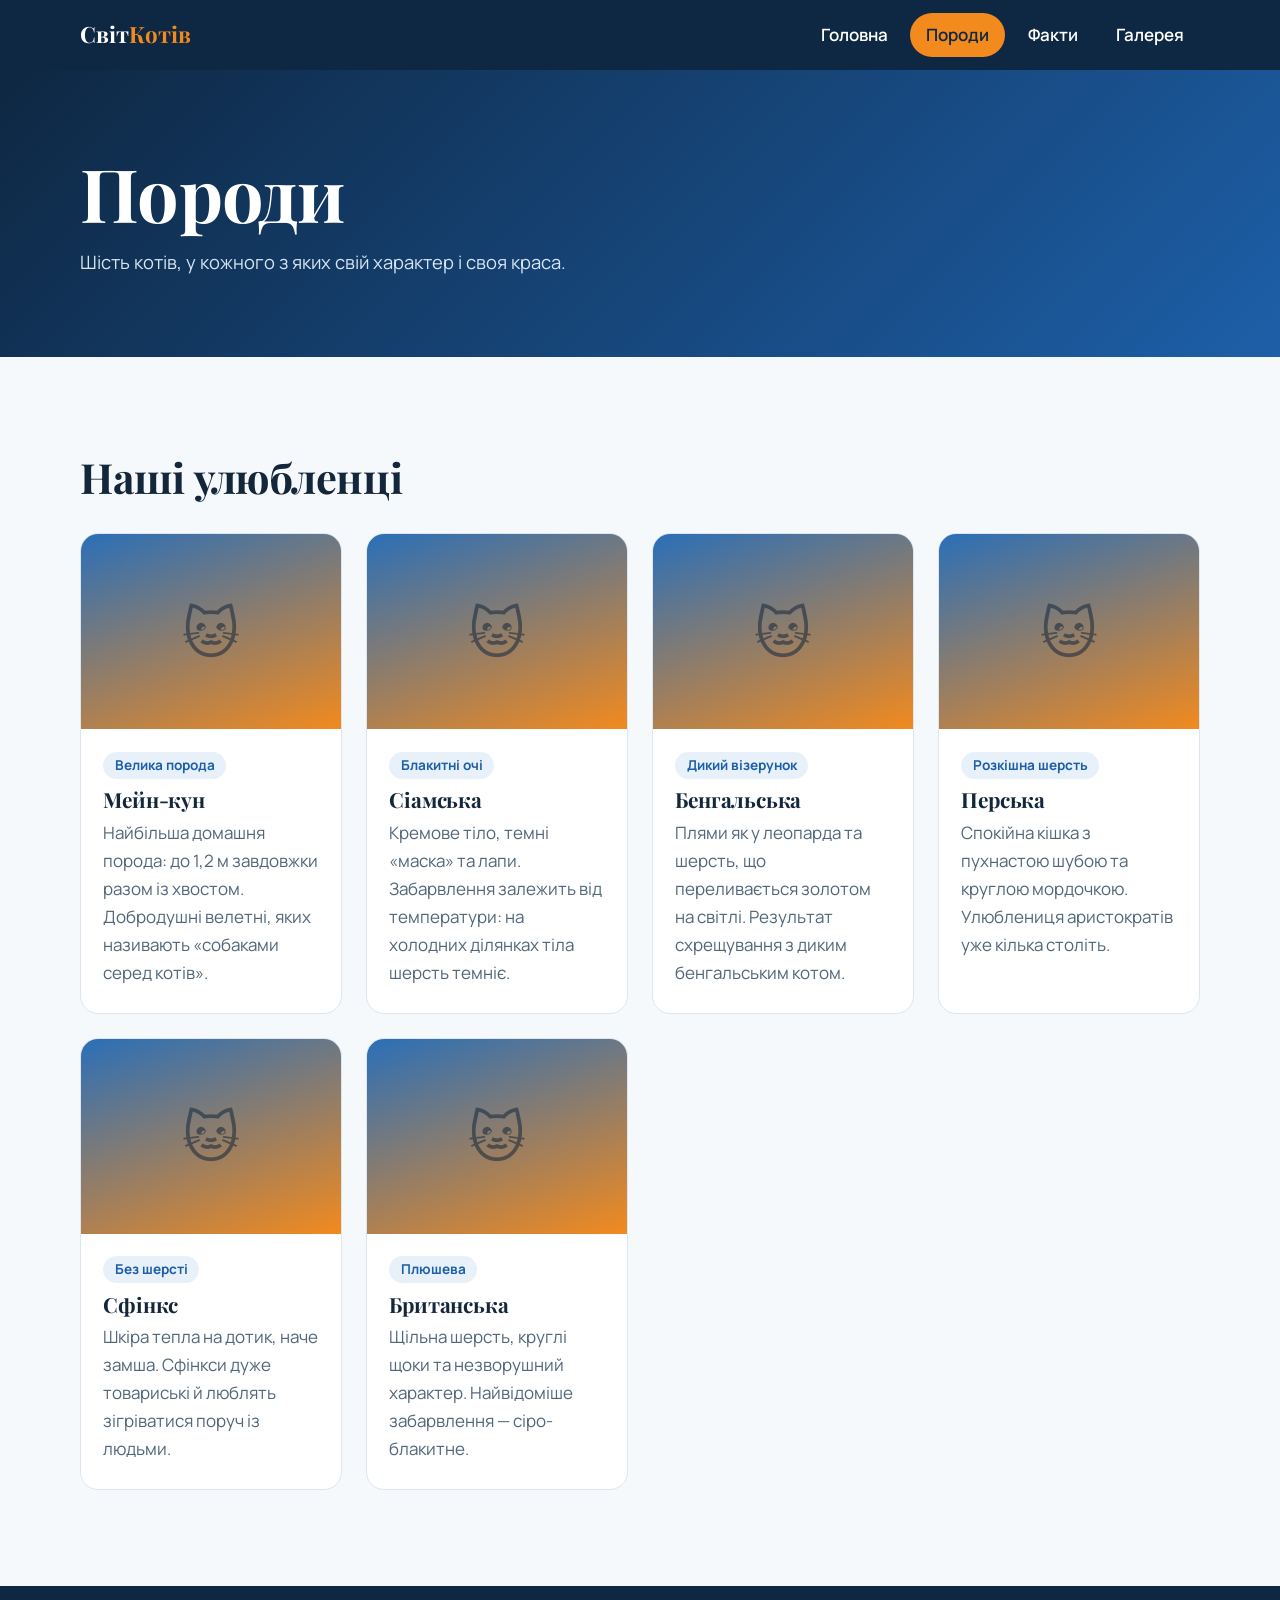
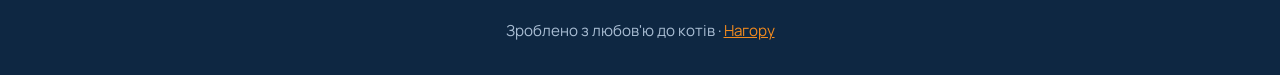
==== breeds.html @ 0327955f "first First commit" ====
<!DOCTYPE html>
<html lang="uk">
	<head>
		<meta charset="UTF-8">
			<meta name="viewport" content="width=device-width, initial-scale=1">
				<title>Породи — Світ котів</title>
				<meta name="description" content="Найкрасивіші породи котів">
					<link rel="preconnect" href="https://fonts.googleapis.com">
						<link rel="preconnect" href="https://fonts.gstatic.com" crossorigin="">
							<link href="https://fonts.googleapis.com/css2?family=Manrope:wght@400;600;800&family=Playfair+Display:ital,wght@0,700;1,700&display=swap" rel="stylesheet">
								<link rel="stylesheet" href="css/style.css">
									<script src="js/script.js" defer=""></script>
								</head>
	<body>
		<header>
			<div class="wrap bar">
				<a class="logo" href="index.html">
					Світ<span>Котів</span>
				</a>
				<input type="checkbox" id="menu-toggle" aria-label="Відкрити меню">
					<label class="burger" for="menu-toggle">
						<span></span>
						<span></span>
						<span></span>
					</label>
					<nav aria-label="Головне меню">
						<ul>
							<li>
								<a href="index.html">Головна</a>
							</li>
							<li>
								<a href="breeds.html" aria-current="page">Породи</a>
							</li>
							<li>
								<a href="facts.html">Факти</a>
							</li>
							<li>
								<a href="gallery.html">Галерея</a>
							</li>
						</ul>
					</nav>
				</div>
		</header>

		<main>
			<section class="page-head">
				<div class="wrap">
					<h1>Породи</h1>
					<p>Шість котів, у кожного з яких свій характер і своя краса.</p>
				</div>
			</section>

			<section>
				<div class="wrap">
					<h2>Наші улюбленці</h2>
					<div class="grid">
						<article class="card">
							<div class="ph">
								<img src="images/maine.jpg" alt="Мейн-кун" loading="lazy" onerror="this.remove()">
							</div>
							<div class="txt">
								<span class="tag">Велика порода</span>
								<h3>Мейн-кун</h3>
								<p>Найбільша домашня порода: до 1,2 м завдовжки разом із хвостом. Добродушні велетні, яких називають «собаками серед котів».</p>
							</div>
						</article>
						<article class="card">
							<div class="ph">
								<img src="images/siam.jpg" alt="Сіамська кішка" loading="lazy" onerror="this.remove()">
							</div>
							<div class="txt">
								<span class="tag">Блакитні очі</span>
								<h3>Сіамська</h3>
								<p>Кремове тіло, темні «маска» та лапи. Забарвлення залежить від температури: на холодних ділянках тіла шерсть темніє.</p>
							</div>
						</article>
						<article class="card">
							<div class="ph">
								<img src="images/bengal.jpg" alt="Бенгальська кішка" loading="lazy" onerror="this.remove()">
							</div>
							<div class="txt">
								<span class="tag">Дикий візерунок</span>
								<h3>Бенгальська</h3>
								<p>Плями як у леопарда та шерсть, що переливається золотом на світлі. Результат схрещування з диким бенгальським котом.</p>
							</div>
						</article>
						<article class="card">
							<div class="ph">
								<img src="images/persian.jpg" alt="Перська кішка" loading="lazy" onerror="this.remove()">
							</div>
							<div class="txt">
								<span class="tag">Розкішна шерсть</span>
								<h3>Перська</h3>
								<p>Спокійна кішка з пухнастою шубою та круглою мордочкою. Улюблениця аристократів уже кілька століть.</p>
							</div>
						</article>
						<article class="card">
							<div class="ph">
								<img src="images/sphynx.jpg" alt="Кішка породи сфінкс" loading="lazy" onerror="this.remove()">
							</div>
							<div class="txt">
								<span class="tag">Без шерсті</span>
								<h3>Сфінкс</h3>
								<p>Шкіра тепла на дотик, наче замша. Сфінкси дуже товариські й люблять зігріватися поруч із людьми.</p>
							</div>
						</article>
						<article class="card">
							<div class="ph">
								<img src="images/british.jpg" alt="Британська кішка" loading="lazy" onerror="this.remove()">
							</div>
							<div class="txt">
								<span class="tag">Плюшева</span>
								<h3>Британська</h3>
								<p>Щільна шерсть, круглі щоки та незворушний характер. Найвідоміше забарвлення — сіро-блакитне.</p>
							</div>
						</article>
					</div>
				</div>
			</section>
		</main>

		<footer>
			<div class="wrap">
				<p>
					Зроблено з любов'ю до котів · <a href="index.html">Нагору</a>
				</p>
			</div>
		</footer>
	</body>
</html>
---- css/style.css ----
/* ===== Коти: синьо-помаранчева палітра ===== */
:root{
  --navy:#0e2742; --blue:#1d5fa8; --sky:#e8f1fa; --paper:#f6f9fc;
  --orange:#f28a1e; --orange-dark:#c96a08; --ink:#14263a; --muted:#52667a;
  --radius:18px;
  --head:"Playfair Display",Georgia,serif;
  --body:"Manrope",system-ui,sans-serif;
}
*{box-sizing:border-box;margin:0;padding:0}
html{scroll-behavior:smooth}
body{font-family:var(--body);color:var(--ink);background:var(--paper);line-height:1.65;font-size:1.0625rem;overflow-x:hidden}
img{max-width:100%;display:block}
a{color:inherit}
:focus-visible{outline:3px solid var(--orange);outline-offset:3px}
.wrap{width:min(1120px,92%);margin-inline:auto}
h1,h2,h3{font-family:var(--head);line-height:1.15;letter-spacing:-.01em}
h1{font-size:clamp(2.4rem,6vw,4.6rem)}
h2{font-size:clamp(1.7rem,3.6vw,2.6rem);margin-bottom:.6rem}
h3{font-size:1.3rem;margin-bottom:.4rem}
section{padding:clamp(3rem,8vw,6rem) 0}
.lead{font-size:1.2rem;color:var(--muted);max-width:60ch}

/* Шапка і меню */
header{position:sticky;top:0;z-index:20;background:var(--navy);color:#fff}
.bar{display:flex;align-items:center;justify-content:space-between;padding:.8rem 0}
.logo{font-family:var(--head);font-weight:700;font-size:1.4rem;text-decoration:none}
.logo span{color:var(--orange)}
nav ul{display:flex;gap:.4rem;list-style:none}
nav a{display:block;padding:.5rem 1rem;border-radius:999px;text-decoration:none;font-weight:600;transition:background .2s}
nav a:hover{background:rgba(255,255,255,.12)}
nav a[aria-current="page"]{background:var(--orange);color:var(--navy)}
#menu-toggle,.burger{display:none}

/* Головний екран */
.hero{background:linear-gradient(135deg,var(--navy) 0%,#17497f 60%,var(--blue) 100%);color:#fff;padding:0;overflow:hidden}
.hero .wrap{display:grid;grid-template-columns:1.1fr .9fr;gap:2rem;align-items:center;min-height:78vh;padding-block:3rem}
.hero p{font-size:1.2rem;color:#d6e4f3;max-width:48ch;margin:1.2rem 0 2rem}
.hero h1 em{font-style:italic;color:var(--orange)}
.btn{display:inline-block;background:var(--orange);color:var(--navy);font-weight:800;text-decoration:none;padding:.9rem 1.8rem;border-radius:999px;transition:transform .2s,background .2s}
.btn:hover{background:#ffa043;transform:translateY(-2px)}
button.btn{border:0;cursor:pointer;font-family:inherit;font-size:1rem}
.btn.ghost{background:transparent;color:#fff;border:2px solid rgba(255,255,255,.5);margin-left:.6rem}
.btn.ghost:hover{background:rgba(255,255,255,.12)}
.btn.blue{background:var(--blue);color:#fff}
.hero-photo{aspect-ratio:4/5;border-radius:50% 50% var(--radius) var(--radius)/38% 38% var(--radius) var(--radius);border:6px solid var(--orange);box-shadow:0 30px 60px rgba(0,0,0,.35)}

/* Рамки для фото: поки немає файлу, видно градієнт зі смайликом */
.ph{position:relative;overflow:hidden;background:linear-gradient(160deg,#2a6fb8,#f28a1e);display:grid;place-items:center}
.ph::before{content:"🐱";font-size:3.5rem;opacity:.55;position:absolute}
.ph img{position:relative;width:100%;height:100%;object-fit:cover}

/* Сітки і картки */
.grid{display:grid;gap:1.5rem;grid-template-columns:repeat(auto-fit,minmax(250px,1fr));margin-top:2rem}
.card{background:#fff;border-radius:var(--radius);overflow:hidden;border:1px solid #dbe6f1}
.card .ph{aspect-ratio:4/3}
.card .txt{padding:1.3rem 1.4rem 1.6rem}
.card p{color:var(--muted)}
.tag{display:inline-block;background:var(--sky);color:var(--blue);font-weight:700;font-size:.85rem;padding:.15rem .7rem;border-radius:999px;margin-bottom:.6rem}
.alt{background:var(--sky)}
.dark{background:var(--navy);color:#fff}
.dark .lead,.dark p{color:#c9d9ea}
.actions{margin-top:1.5rem;display:flex;gap:.8rem;flex-wrap:wrap}

/* Цифри */
.stats{display:grid;gap:1.5rem;grid-template-columns:repeat(auto-fit,minmax(200px,1fr));margin-top:2rem}
.stat b{display:block;font-family:var(--head);font-size:3rem;color:var(--orange);line-height:1}

/* Факти */
.fact{display:grid;grid-template-columns:auto 1fr;gap:1.5rem;padding:1.6rem 0;border-bottom:1px solid #cfdceb;align-items:start}
.fact .ico{font-size:2.4rem;width:4.2rem;height:4.2rem;display:grid;place-items:center;background:var(--orange);border-radius:50%}
.fact:nth-of-type(even) .ico{background:var(--blue)}
.fact p{color:var(--muted);max-width:68ch}
details{background:#fff;border:1px solid #dbe6f1;border-radius:14px;padding:1rem 1.3rem;margin-top:1rem}
summary{cursor:pointer;font-weight:700;color:var(--blue)}
details p{margin-top:.6rem;color:var(--muted)}

/* Галерея */
.gallery{columns:3 260px;column-gap:1rem;margin-top:2rem}
.gallery figure{break-inside:avoid;margin-bottom:1rem;border-radius:var(--radius);overflow:hidden;background:#fff;border:1px solid #dbe6f1}
.gallery .ph{min-height:220px}
.gallery figure:nth-child(3n+1) .ph{aspect-ratio:3/4}
.gallery figure:nth-child(3n+2) .ph{aspect-ratio:1}
.gallery figure:nth-child(3n) .ph{aspect-ratio:4/3}
.gallery figcaption{padding:.7rem 1rem;font-size:.95rem;color:var(--muted)}

.page-head{background:linear-gradient(135deg,var(--navy),var(--blue));color:#fff;padding:clamp(3rem,7vw,5rem) 0}
.page-head p{color:#d6e4f3;max-width:56ch;margin-top:.8rem;font-size:1.15rem}

footer{background:var(--navy);color:#a9bdd3;text-align:center;padding:2rem 0;font-size:.95rem}
footer a{color:var(--orange)}

/* ===== Анімація котів ===== */
.cat-layer{position:fixed;inset:0;pointer-events:none;overflow:hidden;z-index:50}
.follow-cat{position:absolute;left:0;top:0;line-height:1;opacity:0;transition:opacity .4s;will-change:transform}
.runner{position:absolute;left:0;line-height:1;will-change:transform;animation-timing-function:linear;animation-fill-mode:forwards}
.runner.to-right{--flip:-1;animation-name:run-right}
.runner.to-left{--flip:1;animation-name:run-left}
.runner .bob{display:block;animation:bob .35s ease-in-out infinite}
@keyframes run-right{from{transform:translateX(-120px)}to{transform:translateX(calc(100vw + 120px))}}
@keyframes run-left{from{transform:translateX(calc(100vw + 120px))}to{transform:translateX(-120px)}}
@keyframes bob{
  0%,100%{transform:scaleX(var(--flip)) translateY(0) rotate(-4deg)}
  50%{transform:scaleX(var(--flip)) translateY(-12px) rotate(4deg)}
}

/* Планшети */
@media (max-width:900px){
  .hero .wrap{grid-template-columns:1fr;min-height:auto;text-align:center}
  .hero p{margin-inline:auto}
  .hero-photo{max-width:340px;margin:0 auto;order:-1;aspect-ratio:1}
  .btn.ghost{margin:.8rem 0 0}
}
/* Телефони */
@media (max-width:720px){
  .burger{display:flex;flex-direction:column;gap:5px;cursor:pointer;padding:.6rem}
  .burger span{width:26px;height:3px;background:#fff;border-radius:2px;transition:.25s}
  nav{position:absolute;left:0;right:0;top:100%;background:var(--navy);max-height:0;overflow:hidden;transition:max-height .3s}
  nav ul{flex-direction:column;padding:.5rem 4% 1rem}
  #menu-toggle:checked ~ nav{max-height:320px}
  #menu-toggle:checked ~ .burger span:nth-child(1){transform:translateY(8px) rotate(45deg)}
  #menu-toggle:checked ~ .burger span:nth-child(2){opacity:0}
  #menu-toggle:checked ~ .burger span:nth-child(3){transform:translateY(-8px) rotate(-45deg)}
  .bar{position:relative}
  .fact{grid-template-columns:1fr}
  body{font-size:1rem}
}
@media (prefers-reduced-motion:reduce){
  *{transition:none!important;scroll-behavior:auto!important}
  .cat-layer{display:none}
}
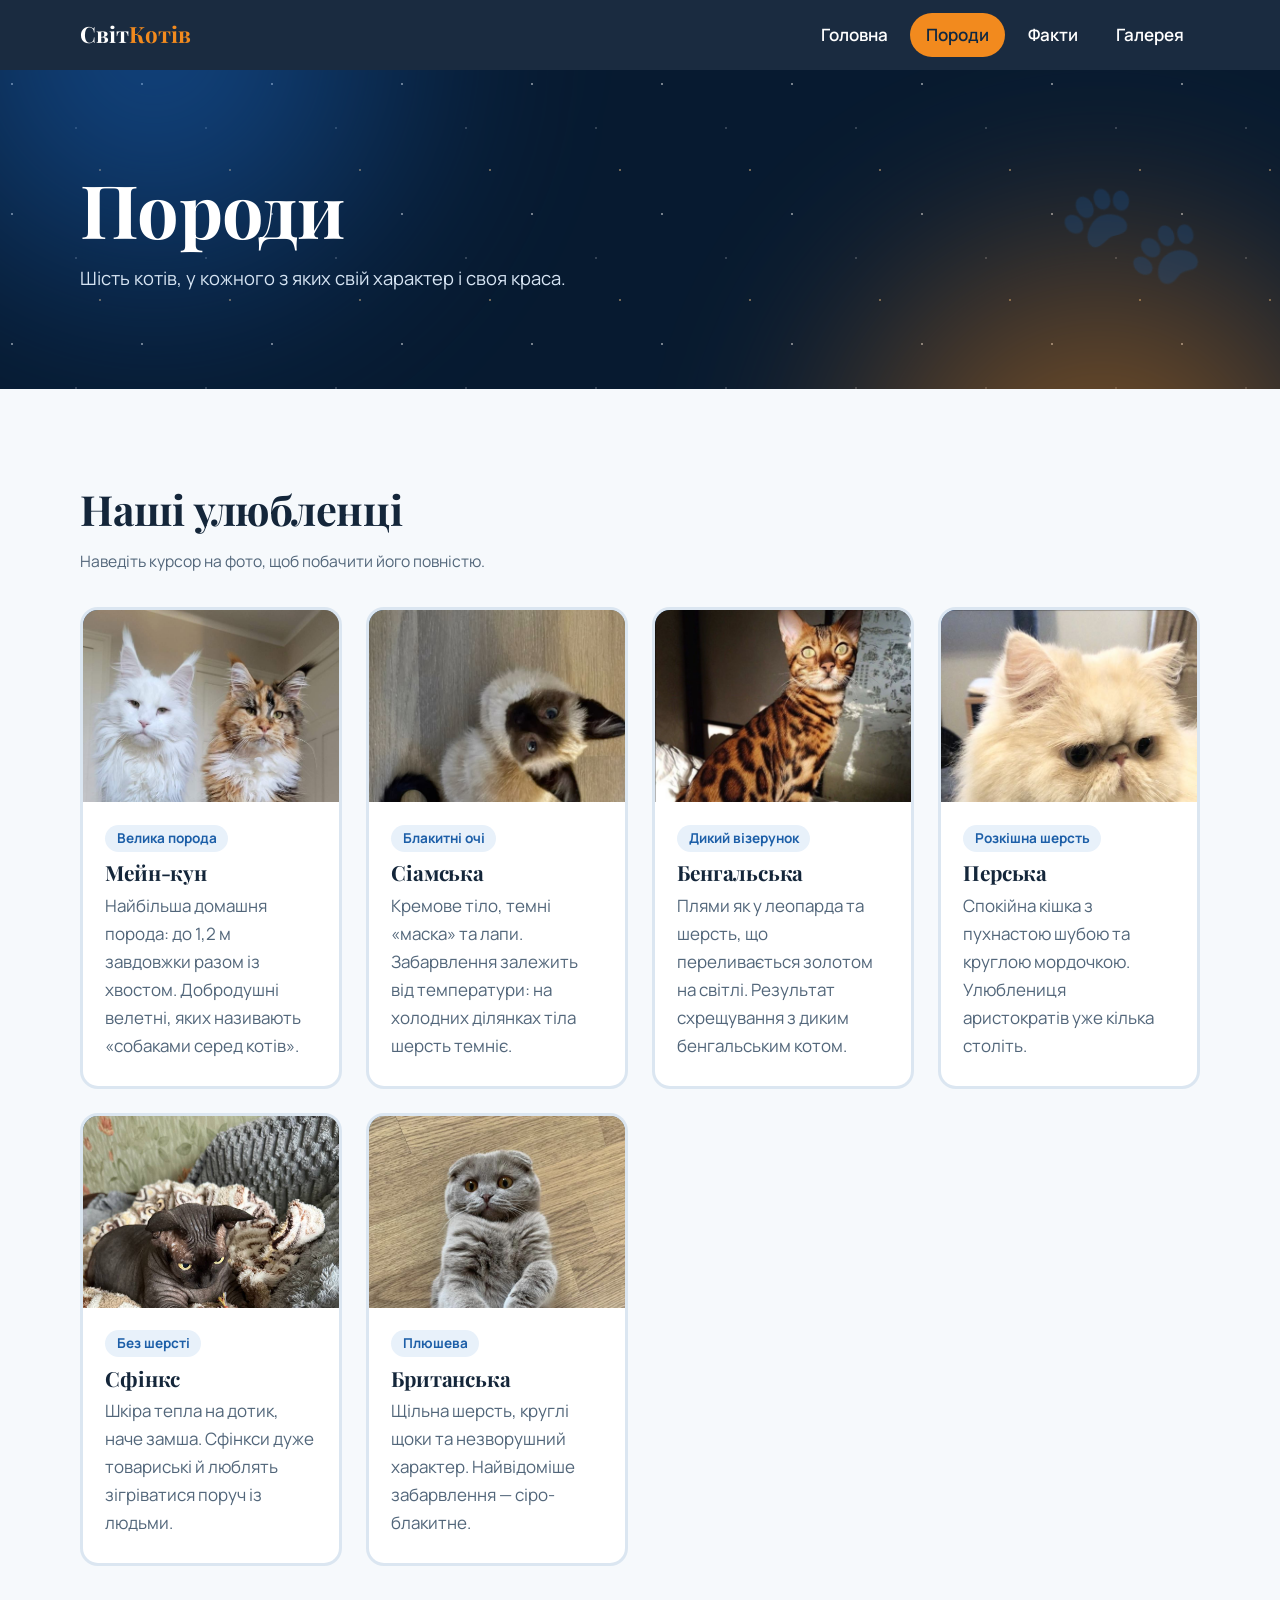
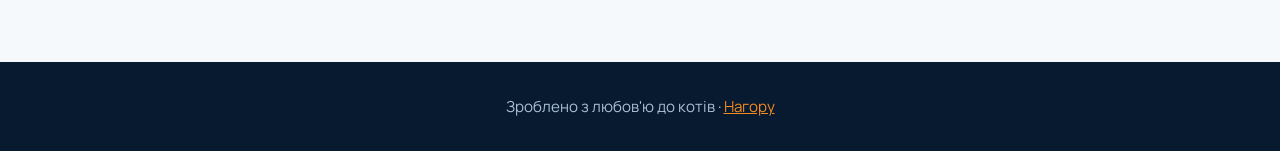
==== commit c0efd038: "change site" ====
--- a/breeds.html
+++ b/breeds.html
@@ -43,7 +43,7 @@
 		</header>
 
 		<main>
-			<section class="page-head">
+			<section class="page-head aurora">
 				<div class="wrap">
 					<h1>Породи</h1>
 					<p>Шість котів, у кожного з яких свій характер і своя краса.</p>
@@ -53,6 +53,7 @@
 			<section>
 				<div class="wrap">
 					<h2>Наші улюбленці</h2>
+					<p class="hint">Наведіть курсор на фото, щоб побачити його повністю.</p>
 					<div class="grid">
 						<article class="card">
 							<div class="ph">
--- a/css/style.css
+++ b/css/style.css
@@ -1,7 +1,8 @@
 /* ===== Коти: синьо-помаранчева палітра ===== */
+@property --a{syntax:"<angle>";initial-value:0deg;inherits:false}
 :root{
-  --navy:#0e2742; --blue:#1d5fa8; --sky:#e8f1fa; --paper:#f6f9fc;
-  --orange:#f28a1e; --orange-dark:#c96a08; --ink:#14263a; --muted:#52667a;
+  --navy:#0e2742; --deep:#071a30; --blue:#1d5fa8; --sky:#e8f1fa; --paper:#f6f9fc;
+  --orange:#f28a1e; --gold:#ffd08a; --ink:#14263a; --muted:#52667a;
   --radius:18px;
   --head:"Playfair Display",Georgia,serif;
   --body:"Manrope",system-ui,sans-serif;
@@ -19,9 +20,13 @@
 h3{font-size:1.3rem;margin-bottom:.4rem}
 section{padding:clamp(3rem,8vw,6rem) 0}
 .lead{font-size:1.2rem;color:var(--muted);max-width:60ch}
+.hint{font-size:.98rem;color:var(--muted);margin-top:1rem}
+
+/* Смуга прокрутки */
+.progress{position:fixed;top:0;left:0;width:100%;height:4px;transform-origin:0 50%;transform:scaleX(0);background:linear-gradient(90deg,var(--orange),var(--gold),var(--blue));z-index:100}
 
 /* Шапка і меню */
-header{position:sticky;top:0;z-index:20;background:var(--navy);color:#fff}
+header{position:sticky;top:0;z-index:20;background:rgba(7,26,48,.92);backdrop-filter:blur(8px);color:#fff}
 .bar{display:flex;align-items:center;justify-content:space-between;padding:.8rem 0}
 .logo{font-family:var(--head);font-weight:700;font-size:1.4rem;text-decoration:none}
 .logo span{color:var(--orange)}
@@ -31,27 +36,83 @@
 nav a[aria-current="page"]{background:var(--orange);color:var(--navy)}
 #menu-toggle,.burger{display:none}
 
+/* Північне сяйво і зорі */
+.aurora{position:relative;overflow:hidden;isolation:isolate;color:#fff;
+  background:
+   radial-gradient(1.5px 1.5px at 12px 14px,rgba(255,255,255,.85),transparent),
+   radial-gradient(1px 1px at 76px 58px,rgba(255,255,255,.6),transparent),
+   radial-gradient(1.5px 1.5px at 100px 100px,rgba(255,208,138,.8),transparent),
+   var(--deep);
+  background-size:130px 130px,130px 130px,130px 130px,auto;
+  animation:stars 60s linear infinite}
+.aurora::before,.aurora::after{content:"";position:absolute;width:60vmax;height:60vmax;border-radius:50%;filter:blur(80px);opacity:.6;z-index:-1;animation:drift 16s ease-in-out infinite alternate}
+.aurora::before{background:radial-gradient(circle,#1d6fd1,transparent 65%);top:-32vmax;left:-18vmax}
+.aurora::after{background:radial-gradient(circle,#f28a1e,transparent 65%);bottom:-38vmax;right:-16vmax;animation-delay:-7s}
+@keyframes drift{to{transform:translate(12vmax,8vmax) scale(1.2)}}
+@keyframes stars{to{background-position:130px 130px,-130px 130px,130px -130px,0 0}}
+@keyframes floaty{50%{translate:0 -14px}}
+
 /* Головний екран */
-.hero{background:linear-gradient(135deg,var(--navy) 0%,#17497f 60%,var(--blue) 100%);color:#fff;padding:0;overflow:hidden}
-.hero .wrap{display:grid;grid-template-columns:1.1fr .9fr;gap:2rem;align-items:center;min-height:78vh;padding-block:3rem}
+.hero{padding:0}
+.hero .wrap{display:grid;grid-template-columns:1.1fr .9fr;gap:2rem;align-items:center;min-height:90vh;padding-block:3rem 7rem}
 .hero p{font-size:1.2rem;color:#d6e4f3;max-width:48ch;margin:1.2rem 0 2rem}
-.hero h1 em{font-style:italic;color:var(--orange)}
-.btn{display:inline-block;background:var(--orange);color:var(--navy);font-weight:800;text-decoration:none;padding:.9rem 1.8rem;border-radius:999px;transition:transform .2s,background .2s}
-.btn:hover{background:#ffa043;transform:translateY(-2px)}
+.wave{position:absolute;left:0;bottom:-1px;width:100%;height:80px;display:block}
+.w{display:inline-block;opacity:0;animation:wordIn .9s cubic-bezier(.2,.8,.2,1) forwards;animation-delay:calc(var(--i)*.14s + .2s)}
+.w.shine{background:linear-gradient(90deg,var(--orange),var(--gold),var(--orange));background-size:200% 100%;-webkit-background-clip:text;background-clip:text;color:transparent;font-style:italic;
+  animation:wordIn .9s cubic-bezier(.2,.8,.2,1) forwards,shine 4s linear infinite;animation-delay:calc(var(--i)*.14s + .2s),0s}
+@keyframes wordIn{from{opacity:0;transform:translateY(46px) rotate(4deg)}to{opacity:1;transform:none}}
+@keyframes shine{to{background-position:200% 0}}
+.btn{display:inline-block;background:var(--orange);color:var(--navy);font-weight:800;text-decoration:none;padding:.9rem 1.8rem;border-radius:999px;transition:transform .2s,background .2s,box-shadow .2s}
+.btn:hover{background:#ffa043;transform:translateY(-3px);box-shadow:0 12px 30px rgba(242,138,30,.4)}
 button.btn{border:0;cursor:pointer;font-family:inherit;font-size:1rem}
 .btn.ghost{background:transparent;color:#fff;border:2px solid rgba(255,255,255,.5);margin-left:.6rem}
-.btn.ghost:hover{background:rgba(255,255,255,.12)}
+.btn.ghost:hover{background:rgba(255,255,255,.12);box-shadow:none}
 .btn.blue{background:var(--blue);color:#fff}
-.hero-photo{aspect-ratio:4/5;border-radius:50% 50% var(--radius) var(--radius)/38% 38% var(--radius) var(--radius);border:6px solid var(--orange);box-shadow:0 30px 60px rgba(0,0,0,.35)}
-
-/* Рамки для фото: поки немає файлу, видно градієнт зі смайликом */
+
+/* Котяча мордочка з очима, що стежать */
+.face-box{text-align:center}
+.face-box .hint{color:#b9cde3}
+.face{position:relative;isolation:isolate;width:min(400px,78vw);aspect-ratio:1;margin-inline:auto;border-radius:50%;
+  background:radial-gradient(circle at 50% 38%,#1b4a80,#071a30 72%);
+  box-shadow:0 0 0 6px var(--orange),0 0 100px rgba(242,138,30,.45),inset 0 0 60px rgba(0,0,0,.6);
+  display:flex;flex-direction:column;align-items:center;justify-content:center;animation:floaty 6s ease-in-out infinite}
+.ear{position:absolute;top:-9%;width:30%;height:30%;background:var(--orange);clip-path:polygon(0 100%,50% 0,100% 100%);z-index:-1}
+.ear::after{content:"";position:absolute;inset:16% 18% 0;background:var(--navy);clip-path:polygon(0 100%,50% 0,100% 100%)}
+.ear.l{left:7%;rotate:-20deg}
+.ear.r{right:7%;rotate:20deg}
+.eyes{display:flex;gap:10%;width:80%;justify-content:center}
+.eye{position:relative;flex:1;aspect-ratio:1;border-radius:50%;overflow:hidden;
+  background:radial-gradient(circle,#ffe27a 0,var(--orange) 48%,#8f4300 100%);
+  box-shadow:inset 0 0 22px rgba(0,0,0,.55),0 0 24px rgba(242,138,30,.6);animation:blink 6s infinite}
+.pupil{position:absolute;left:50%;top:50%;width:24%;height:80%;margin:-40% 0 0 -12%;background:#000;border-radius:50%;transform:translate(var(--px,0px),var(--py,0px))}
+.pupil::after{content:"";position:absolute;top:12%;left:22%;width:30%;height:16%;border-radius:50%;background:#fff;opacity:.9}
+@keyframes blink{0%,90%,100%{transform:scaleY(1)}94%{transform:scaleY(.06)}}
+.nose{width:9%;aspect-ratio:1.2;background:#ff8fa3;clip-path:polygon(0 0,100% 0,50% 100%);margin-top:7%}
+
+/* Стрічка */
+.marquee{background:var(--orange);color:var(--navy);overflow:hidden;white-space:nowrap;rotate:-1.5deg;margin:-2rem -3vw 0;position:relative;z-index:2;padding:.75rem 0;font-family:var(--head);font-weight:700;font-size:1.5rem;box-shadow:0 10px 30px rgba(14,39,66,.2)}
+.marquee div{display:inline-block;animation:marq 30s linear infinite}
+@keyframes marq{to{transform:translateX(-50%)}}
+
+/* Рамки для фото */
 .ph{position:relative;overflow:hidden;background:linear-gradient(160deg,#2a6fb8,#f28a1e);display:grid;place-items:center}
 .ph::before{content:"🐱";font-size:3.5rem;opacity:.55;position:absolute}
-.ph img{position:relative;width:100%;height:100%;object-fit:cover}
-
-/* Сітки і картки */
+.ph img{position:relative;width:100%;height:100%;object-fit:cover;transition:transform .7s cubic-bezier(.2,.8,.2,1),filter .4s}
+.ph:has(img){cursor:zoom-in}
+
+/* Сітки і картки з обертовою рамкою */
 .grid{display:grid;gap:1.5rem;grid-template-columns:repeat(auto-fit,minmax(250px,1fr));margin-top:2rem}
-.card{background:#fff;border-radius:var(--radius);overflow:hidden;border:1px solid #dbe6f1}
+.card,.gallery figure{position:relative;overflow:hidden;border-radius:var(--radius);border:3px solid transparent;
+  background:linear-gradient(#fff,#fff) padding-box,linear-gradient(#dbe6f1,#dbe6f1) border-box;
+  transition:transform .15s ease-out,box-shadow .3s}
+.card:hover,.gallery figure:hover{
+  background:linear-gradient(#fff,#fff) padding-box,conic-gradient(from var(--a),var(--orange),var(--blue),var(--gold),var(--orange)) border-box;
+  animation:spin 3s linear infinite;box-shadow:0 28px 55px rgba(14,39,66,.28)}
+@keyframes spin{to{--a:360deg}}
+.card::after,.gallery figure::after{content:"";position:absolute;inset:0;pointer-events:none;border-radius:inherit;
+  background:radial-gradient(circle at var(--gx,50%) var(--gy,50%),rgba(255,255,255,.4),transparent 55%);opacity:0;transition:opacity .3s}
+.card:hover::after,.gallery figure:hover::after{opacity:1}
+.card:hover .ph img,.gallery figure:hover .ph img{transform:scale(1.1);filter:saturate(1.15)}
 .card .ph{aspect-ratio:4/3}
 .card .txt{padding:1.3rem 1.4rem 1.6rem}
 .card p{color:var(--muted)}
@@ -60,14 +121,23 @@
 .dark{background:var(--navy);color:#fff}
 .dark .lead,.dark p{color:#c9d9ea}
 .actions{margin-top:1.5rem;display:flex;gap:.8rem;flex-wrap:wrap}
+.cta{text-align:center}
+.cta .lead{margin-inline:auto;color:#d6e4f3}
+.cta .actions{justify-content:center}
+
+/* Поява при прокрутці */
+.reveal{opacity:0;translate:0 36px;
+  transition:opacity .7s var(--d,0s),translate .7s var(--d,0s),transform .15s ease-out,box-shadow .3s}
+.reveal.in{opacity:1;translate:0 0}
 
 /* Цифри */
 .stats{display:grid;gap:1.5rem;grid-template-columns:repeat(auto-fit,minmax(200px,1fr));margin-top:2rem}
-.stat b{display:block;font-family:var(--head);font-size:3rem;color:var(--orange);line-height:1}
+.stat b{display:block;font-family:var(--head);font-size:3.2rem;color:var(--orange);line-height:1}
 
 /* Факти */
 .fact{display:grid;grid-template-columns:auto 1fr;gap:1.5rem;padding:1.6rem 0;border-bottom:1px solid #cfdceb;align-items:start}
-.fact .ico{font-size:2.4rem;width:4.2rem;height:4.2rem;display:grid;place-items:center;background:var(--orange);border-radius:50%}
+.fact .ico{font-size:2.4rem;width:4.2rem;height:4.2rem;display:grid;place-items:center;background:var(--orange);border-radius:50%;transition:transform .35s}
+.fact:hover .ico{transform:rotate(-14deg) scale(1.12)}
 .fact:nth-of-type(even) .ico{background:var(--blue)}
 .fact p{color:var(--muted);max-width:68ch}
 details{background:#fff;border:1px solid #dbe6f1;border-radius:14px;padding:1rem 1.3rem;margin-top:1rem}
@@ -76,21 +146,42 @@
 
 /* Галерея */
 .gallery{columns:3 260px;column-gap:1rem;margin-top:2rem}
-.gallery figure{break-inside:avoid;margin-bottom:1rem;border-radius:var(--radius);overflow:hidden;background:#fff;border:1px solid #dbe6f1}
-.gallery .ph{min-height:220px}
-.gallery figure:nth-child(3n+1) .ph{aspect-ratio:3/4}
-.gallery figure:nth-child(3n+2) .ph{aspect-ratio:1}
-.gallery figure:nth-child(3n) .ph{aspect-ratio:4/3}
+.gallery figure{break-inside:avoid;margin-bottom:1rem}
+.gallery .ph img{height:auto}
+.gallery .ph:not(:has(img)){min-height:220px}
+.gallery figure:nth-child(3n+1) .ph:not(:has(img)){aspect-ratio:3/4}
+.gallery figure:nth-child(3n+2) .ph:not(:has(img)){aspect-ratio:1}
+.gallery figure:nth-child(3n) .ph:not(:has(img)){aspect-ratio:4/3}
 .gallery figcaption{padding:.7rem 1rem;font-size:.95rem;color:var(--muted)}
 
-.page-head{background:linear-gradient(135deg,var(--navy),var(--blue));color:#fff;padding:clamp(3rem,7vw,5rem) 0}
+/* Верх внутрішніх сторінок */
+.page-head{padding:clamp(3.5rem,8vw,6rem) 0}
+.page-head h1{animation:wordIn .9s cubic-bezier(.2,.8,.2,1) both}
 .page-head p{color:#d6e4f3;max-width:56ch;margin-top:.8rem;font-size:1.15rem}
-
-footer{background:var(--navy);color:#a9bdd3;text-align:center;padding:2rem 0;font-size:.95rem}
+.page-head .wrap{position:relative}
+.page-head .wrap::after{content:"🐾";position:absolute;right:0;top:50%;font-size:7rem;opacity:.2;transform:translateY(-50%) rotate(-15deg);animation:floaty 6s ease-in-out infinite}
+
+footer{background:var(--deep);color:#a9bdd3;text-align:center;padding:2rem 0;font-size:.95rem}
 footer a{color:var(--orange)}
 
-/* ===== Анімація котів ===== */
-.cat-layer{position:fixed;inset:0;pointer-events:none;overflow:hidden;z-index:50}
+/* Велике фото при наведенні і на весь екран */
+.peek{position:fixed;left:0;top:0;z-index:70;pointer-events:none;opacity:0;scale:.92;background:#fff;padding:8px;border-radius:20px;
+  box-shadow:0 0 0 4px var(--orange),0 30px 80px rgba(7,26,48,.55);transition:opacity .2s,scale .2s}
+.peek.on{opacity:1;scale:1}
+.peek img{display:block;max-width:min(60vw,620px);max-height:70vh;border-radius:14px}
+.lb{position:fixed;inset:0;z-index:100;background:rgba(5,16,30,.93);display:none;place-items:center;padding:2rem}
+.lb.on{display:grid}
+.lb figure{text-align:center;color:#fff}
+.lb img{max-width:92vw;max-height:78vh;border-radius:16px;box-shadow:0 0 0 4px var(--orange),0 0 80px rgba(242,138,30,.4);margin-inline:auto}
+.lb figcaption{margin-top:1rem;font-family:var(--head);font-size:1.2rem}
+.lb-btn{position:absolute;width:3.2rem;height:3.2rem;border:0;border-radius:50%;background:var(--orange);color:var(--navy);font-size:1.8rem;line-height:1;cursor:pointer;transition:transform .2s}
+.lb-btn:hover{transform:scale(1.12)}
+.lb-close{top:1rem;right:1rem}
+.lb-prev{left:1rem;top:50%}
+.lb-next{right:1rem;top:50%}
+
+/* Коти, що біжать */
+.cat-layer{position:fixed;inset:0;pointer-events:none;overflow:hidden;z-index:60}
 .follow-cat{position:absolute;left:0;top:0;line-height:1;opacity:0;transition:opacity .4s;will-change:transform}
 .runner{position:absolute;left:0;line-height:1;will-change:transform;animation-timing-function:linear;animation-fill-mode:forwards}
 .runner.to-right{--flip:-1;animation-name:run-right}
@@ -105,16 +196,17 @@
 
 /* Планшети */
 @media (max-width:900px){
-  .hero .wrap{grid-template-columns:1fr;min-height:auto;text-align:center}
+  .hero .wrap{grid-template-columns:1fr;min-height:auto;text-align:center;padding-bottom:6rem}
   .hero p{margin-inline:auto}
-  .hero-photo{max-width:340px;margin:0 auto;order:-1;aspect-ratio:1}
+  .face{width:min(300px,70vw)}
   .btn.ghost{margin:.8rem 0 0}
+  .page-head .wrap::after{font-size:4.5rem}
 }
 /* Телефони */
 @media (max-width:720px){
   .burger{display:flex;flex-direction:column;gap:5px;cursor:pointer;padding:.6rem}
   .burger span{width:26px;height:3px;background:#fff;border-radius:2px;transition:.25s}
-  nav{position:absolute;left:0;right:0;top:100%;background:var(--navy);max-height:0;overflow:hidden;transition:max-height .3s}
+  nav{position:absolute;left:0;right:0;top:100%;background:var(--deep);max-height:0;overflow:hidden;transition:max-height .3s}
   nav ul{flex-direction:column;padding:.5rem 4% 1rem}
   #menu-toggle:checked ~ nav{max-height:320px}
   #menu-toggle:checked ~ .burger span:nth-child(1){transform:translateY(8px) rotate(45deg)}
@@ -122,9 +214,11 @@
   #menu-toggle:checked ~ .burger span:nth-child(3){transform:translateY(-8px) rotate(-45deg)}
   .bar{position:relative}
   .fact{grid-template-columns:1fr}
+  .marquee{font-size:1.2rem}
   body{font-size:1rem}
 }
 @media (prefers-reduced-motion:reduce){
-  *{transition:none!important;scroll-behavior:auto!important}
+  *,*::before,*::after{animation:none!important;transition:none!important;scroll-behavior:auto!important}
+  .w{opacity:1}
   .cat-layer{display:none}
 }
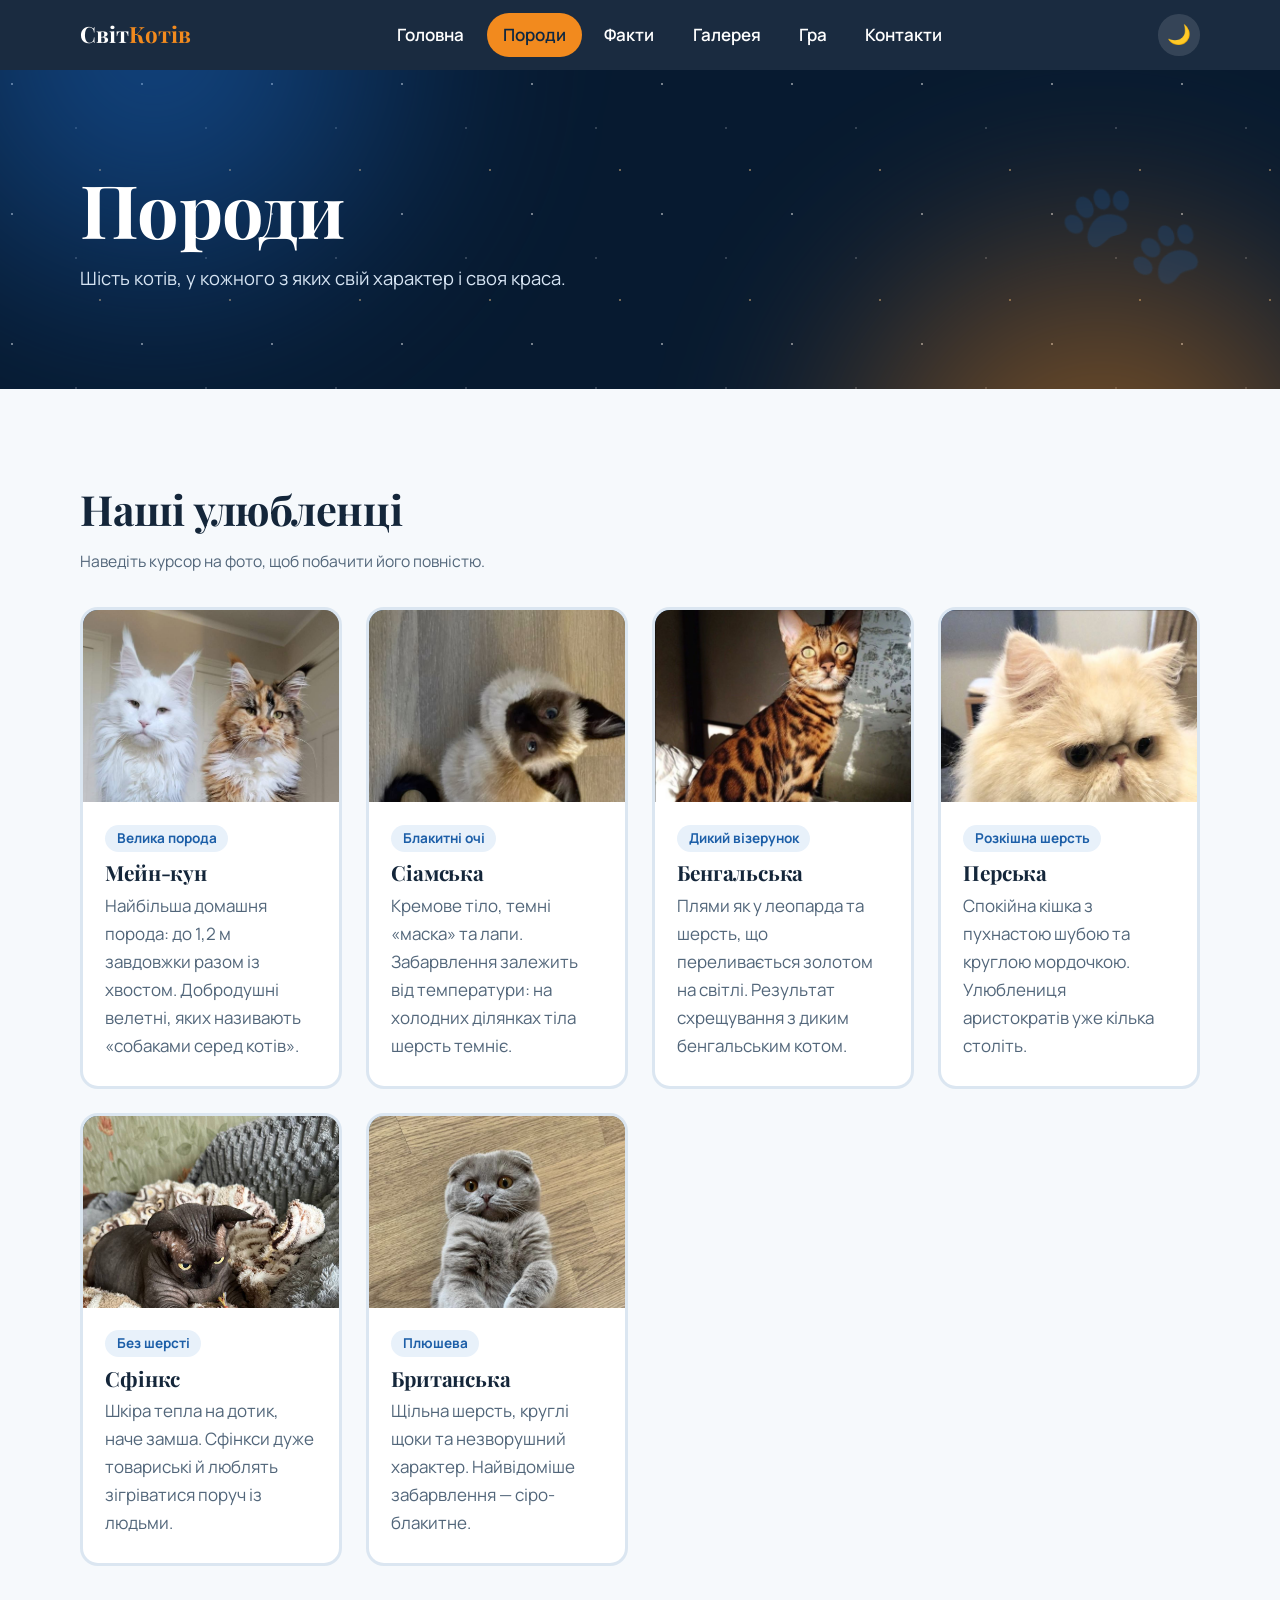
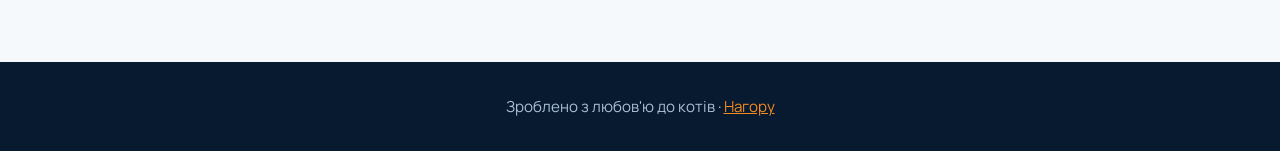
==== commit 2566319e: "final commit" ====
--- a/breeds.html
+++ b/breeds.html
@@ -4,12 +4,17 @@
 		<meta charset="UTF-8">
 			<meta name="viewport" content="width=device-width, initial-scale=1">
 				<title>Породи — Світ котів</title>
+				<link rel="icon" href="images/favicon.svg" type="image/svg+xml">
 				<meta name="description" content="Найкрасивіші породи котів">
 					<link rel="preconnect" href="https://fonts.googleapis.com">
 						<link rel="preconnect" href="https://fonts.gstatic.com" crossorigin="">
 							<link href="https://fonts.googleapis.com/css2?family=Manrope:wght@400;600;800&family=Playfair+Display:ital,wght@0,700;1,700&display=swap" rel="stylesheet">
 								<link rel="stylesheet" href="css/style.css">
 									<script src="js/script.js" defer=""></script>
+									<meta name="theme-color" content="#071a30">
+										<meta property="og:title" content="Світ котів">
+											<meta property="og:description" content="Краса котів: фото, породи та незвичайні факти">
+												<script src="js/extra.js" defer=""></script>
 								</head>
 	<body>
 		<header>
@@ -36,6 +41,12 @@
 							</li>
 							<li>
 								<a href="gallery.html">Галерея</a>
+							</li>
+							<li>
+								<a href="game.html">Гра</a>
+							</li>
+							<li>
+								<a href="contacts.html">Контакти</a>
 							</li>
 						</ul>
 					</nav>
--- a/css/style.css
+++ b/css/style.css
@@ -221,4 +221,52 @@
   *,*::before,*::after{animation:none!important;transition:none!important;scroll-behavior:auto!important}
   .w{opacity:1}
   .cat-layer{display:none}
+}
+/* ===== Додатки: тема, форма, гра, кнопки ===== */
+body{transition:background .4s,color .4s}
+.bar{gap:.6rem}
+.theme-btn{border:0;background:rgba(255,255,255,.12);color:#fff;width:2.6rem;height:2.6rem;border-radius:50%;font-size:1.2rem;cursor:pointer;transition:transform .3s,background .2s;margin-left:.6rem}
+.theme-btn:hover{background:var(--orange);transform:rotate(25deg) scale(1.1)}
+.to-top{position:fixed;right:1.2rem;bottom:1.2rem;z-index:40;width:3rem;height:3rem;border:0;border-radius:50%;background:var(--orange);color:var(--navy);font-size:1.5rem;font-weight:800;cursor:pointer;opacity:0;pointer-events:none;translate:0 16px;transition:opacity .3s,translate .3s,transform .2s;box-shadow:0 10px 25px rgba(0,0,0,.3)}
+.to-top.on{opacity:1;pointer-events:auto;translate:0 0}
+.to-top:hover{transform:scale(1.12)}
+
+/* Темна тема */
+[data-theme="dark"]{--paper:#0a1626;--ink:#e6eef8;--muted:#9db3c9;--sky:#10233a}
+[data-theme="dark"] .card,[data-theme="dark"] .gallery figure{background:linear-gradient(#12263d,#12263d) padding-box,linear-gradient(#24415f,#24415f) border-box}
+[data-theme="dark"] .card:hover,[data-theme="dark"] .gallery figure:hover{background:linear-gradient(#12263d,#12263d) padding-box,conic-gradient(from var(--a),var(--orange),var(--blue),var(--gold),var(--orange)) border-box}
+[data-theme="dark"] details,[data-theme="dark"] .field input,[data-theme="dark"] .field select,[data-theme="dark"] .field textarea,[data-theme="dark"] .info{background:#12263d;border-color:#24415f;color:var(--ink)}
+[data-theme="dark"] .tag{background:#1a3a5e;color:var(--gold)}
+[data-theme="dark"] summary{color:var(--gold)}
+[data-theme="dark"] .fact{border-color:#24415f}
+[data-theme="dark"] .wave path{fill:#0a1626}
+
+/* Форма */
+.contact{display:grid;grid-template-columns:1.3fr .7fr;gap:2rem;margin-top:2rem;align-items:start}
+.field{margin-bottom:1.2rem}
+.field label{display:block;font-weight:700;margin-bottom:.35rem}
+.field input,.field select,.field textarea{width:100%;font:inherit;color:var(--ink);background:#fff;border:2px solid #cfdceb;border-radius:12px;padding:.8rem 1rem;transition:border-color .2s,box-shadow .2s}
+.field textarea{min-height:150px;resize:vertical}
+.field input:focus,.field select:focus,.field textarea:focus{outline:none;border-color:var(--orange);box-shadow:0 0 0 4px rgba(242,138,30,.25)}
+.field.bad input,.field.bad textarea{border-color:#d93a3a}
+.err{color:#d93a3a;font-size:.9rem;min-height:1.2em;margin-top:.25rem}
+.ok{display:none;background:#e3f6e8;color:#14532d;border-radius:12px;padding:1rem 1.2rem;margin-top:1rem;font-weight:600}
+.ok.on{display:block}
+.info{background:#fff;border:2px solid #dbe6f1;border-radius:var(--radius);padding:1.4rem}
+.info p{color:var(--muted);margin:.3rem 0 1rem}
+
+/* Гра */
+.game-bar{display:flex;gap:1rem;flex-wrap:wrap;align-items:center;margin:1.5rem 0 1rem}
+.pill{background:var(--navy);color:#fff;border-radius:999px;padding:.4rem 1.1rem;font-weight:700}
+.pill b{color:var(--orange)}
+.arena{position:relative;height:min(60vh,460px);border-radius:var(--radius);overflow:hidden;border:4px solid var(--orange);
+  background:radial-gradient(circle at 30% 20%,#1d5fa8,#071a30)}
+.mouse{position:absolute;border:0;background:none;font-size:2.8rem;line-height:1;cursor:pointer;transition:left .25s,top .25s,transform .1s;filter:drop-shadow(0 6px 8px rgba(0,0,0,.4))}
+.mouse:active{transform:scale(.8)}
+.mouse[hidden]{display:none}
+.arena-msg{position:absolute;inset:0;display:grid;place-items:center;text-align:center;color:#fff;font-family:var(--head);font-size:1.5rem;padding:1rem;pointer-events:none}
+
+@media (max-width:720px){
+  .contact{grid-template-columns:1fr}
+  .theme-btn{margin-left:auto}
 }
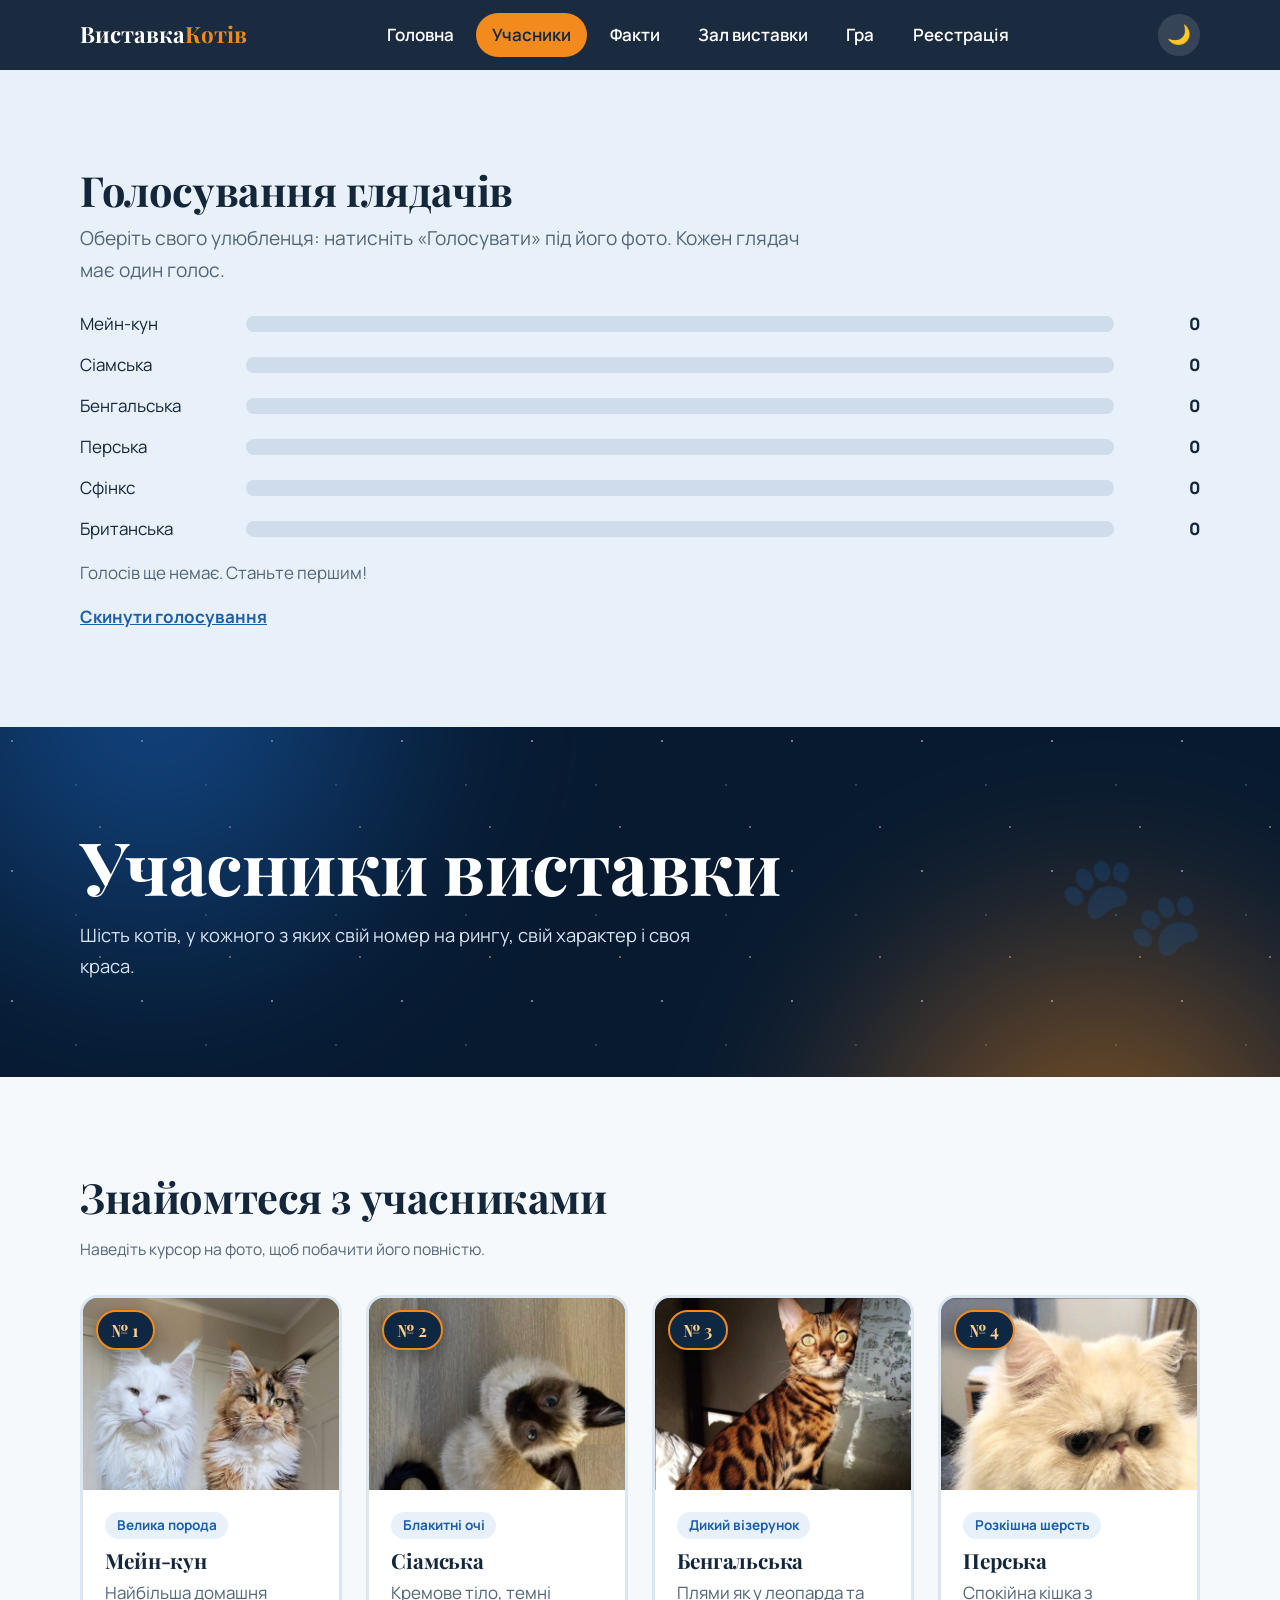
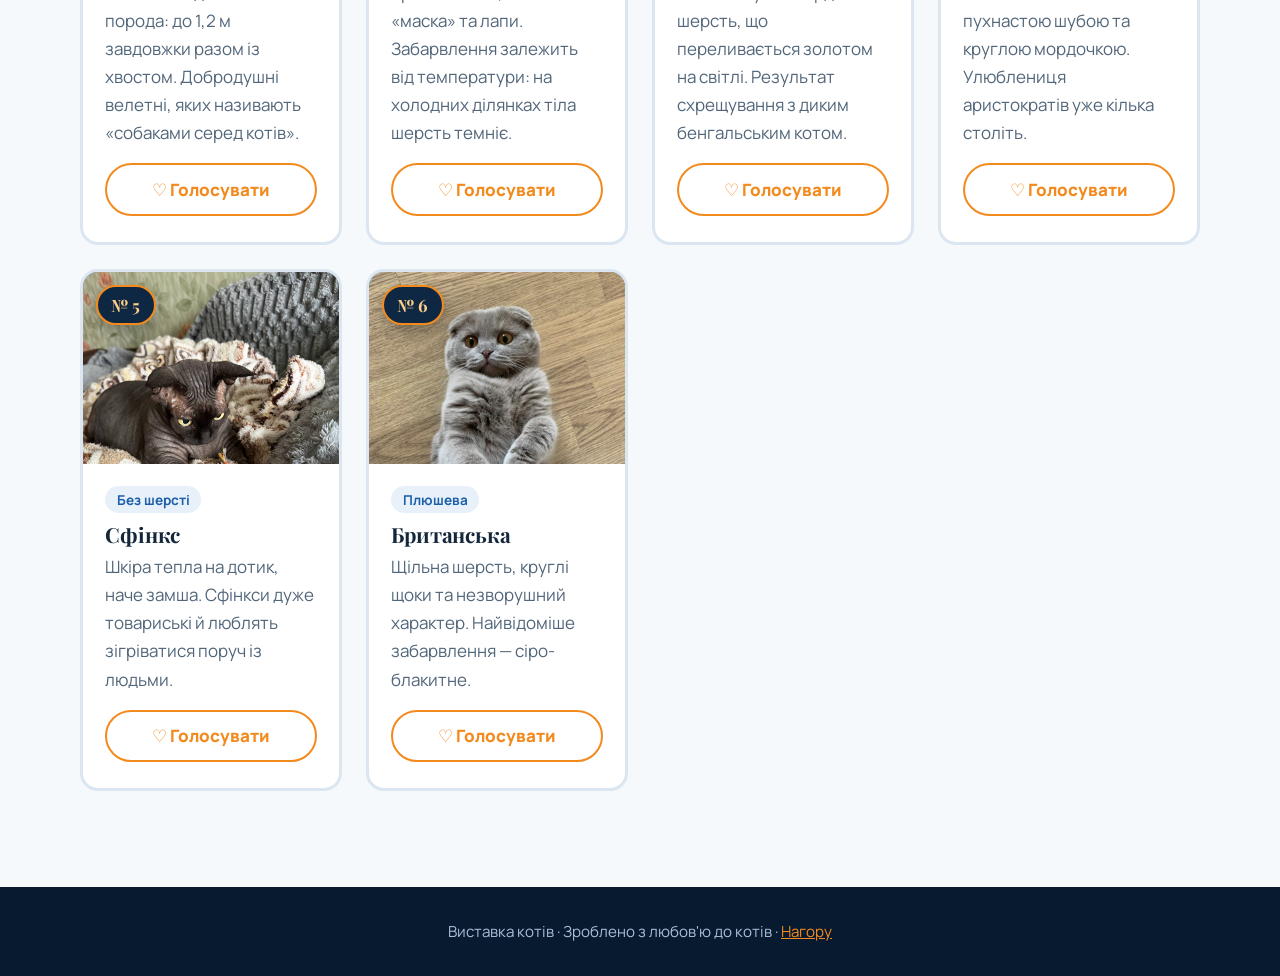
==== commit 37a755b4: "fina; fina;" ====
--- a/breeds.html
+++ b/breeds.html
@@ -3,24 +3,24 @@
 	<head>
 		<meta charset="UTF-8">
 			<meta name="viewport" content="width=device-width, initial-scale=1">
-				<title>Породи — Світ котів</title>
-				<link rel="icon" href="images/favicon.svg" type="image/svg+xml">
-				<meta name="description" content="Найкрасивіші породи котів">
-					<link rel="preconnect" href="https://fonts.googleapis.com">
-						<link rel="preconnect" href="https://fonts.gstatic.com" crossorigin="">
-							<link href="https://fonts.googleapis.com/css2?family=Manrope:wght@400;600;800&family=Playfair+Display:ital,wght@0,700;1,700&display=swap" rel="stylesheet">
-								<link rel="stylesheet" href="css/style.css">
-									<script src="js/script.js" defer=""></script>
-									<meta name="theme-color" content="#071a30">
-										<meta property="og:title" content="Світ котів">
-											<meta property="og:description" content="Краса котів: фото, породи та незвичайні факти">
-												<script src="js/extra.js" defer=""></script>
-								</head>
+				<title>Учасники — Виставка котів</title>
+				<meta name="description" content="Шість учасників виставки котів: знайомтеся з кожним">
+					<meta name="theme-color" content="#071a30">
+						<link rel="icon" href="images/favicon.svg" type="image/svg+xml">
+							<link rel="preconnect" href="https://fonts.googleapis.com">
+								<link rel="preconnect" href="https://fonts.gstatic.com" crossorigin="">
+									<link href="https://fonts.googleapis.com/css2?family=Manrope:wght@400;600;800&family=Playfair+Display:ital,wght@0,700;1,700&display=swap" rel="stylesheet">
+										<link rel="stylesheet" href="css/style.css">
+											<script src="js/script.js" defer=""></script>
+											<script src="js/extra.js" defer=""></script>
+											<script src="js/confetti.js" defer=""></script>
+											<script src="js/show.js" defer=""></script>
+										</head>
 	<body>
 		<header>
 			<div class="wrap bar">
 				<a class="logo" href="index.html">
-					Світ<span>Котів</span>
+					Виставка<span>Котів</span>
 				</a>
 				<input type="checkbox" id="menu-toggle" aria-label="Відкрити меню">
 					<label class="burger" for="menu-toggle">
@@ -34,39 +34,50 @@
 								<a href="index.html">Головна</a>
 							</li>
 							<li>
-								<a href="breeds.html" aria-current="page">Породи</a>
+								<a href="breeds.html" aria-current="page">Учасники</a>
 							</li>
 							<li>
 								<a href="facts.html">Факти</a>
 							</li>
 							<li>
-								<a href="gallery.html">Галерея</a>
+								<a href="gallery.html">Зал виставки</a>
 							</li>
 							<li>
 								<a href="game.html">Гра</a>
 							</li>
 							<li>
-								<a href="contacts.html">Контакти</a>
+								<a href="contacts.html">Реєстрація</a>
 							</li>
 						</ul>
 					</nav>
 				</div>
 		</header>
 
+		<section class="alt">
+			<div class="wrap">
+				<h2>Голосування глядачів</h2>
+				<p class="lead">Оберіть свого улюбленця: натисніть «Голосувати» під його фото. Кожен глядач має один голос.</p>
+				<div class="results" id="results"></div>
+				<p class="total" id="total"></p>
+				<button class="link-btn" id="reset" type="button">Скинути голосування</button>
+			</div>
+		</section>
+
 		<main>
 			<section class="page-head aurora">
 				<div class="wrap">
-					<h1>Породи</h1>
-					<p>Шість котів, у кожного з яких свій характер і своя краса.</p>
+					<h1>Учасники виставки</h1>
+					<p>Шість котів, у кожного з яких свій номер на рингу, свій характер і своя краса.</p>
 				</div>
 			</section>
 
 			<section>
 				<div class="wrap">
-					<h2>Наші улюбленці</h2>
+					<h2>Знайомтеся з учасниками</h2>
 					<p class="hint">Наведіть курсор на фото, щоб побачити його повністю.</p>
 					<div class="grid">
 						<article class="card">
+							<span class="num">№ 1</span>
 							<div class="ph">
 								<img src="images/maine.jpg" alt="Мейн-кун" loading="lazy" onerror="this.remove()">
 							</div>
@@ -77,6 +88,7 @@
 							</div>
 						</article>
 						<article class="card">
+							<span class="num">№ 2</span>
 							<div class="ph">
 								<img src="images/siam.jpg" alt="Сіамська кішка" loading="lazy" onerror="this.remove()">
 							</div>
@@ -87,6 +99,7 @@
 							</div>
 						</article>
 						<article class="card">
+							<span class="num">№ 3</span>
 							<div class="ph">
 								<img src="images/bengal.jpg" alt="Бенгальська кішка" loading="lazy" onerror="this.remove()">
 							</div>
@@ -97,6 +110,7 @@
 							</div>
 						</article>
 						<article class="card">
+							<span class="num">№ 4</span>
 							<div class="ph">
 								<img src="images/persian.jpg" alt="Перська кішка" loading="lazy" onerror="this.remove()">
 							</div>
@@ -107,6 +121,7 @@
 							</div>
 						</article>
 						<article class="card">
+							<span class="num">№ 5</span>
 							<div class="ph">
 								<img src="images/sphynx.jpg" alt="Кішка породи сфінкс" loading="lazy" onerror="this.remove()">
 							</div>
@@ -117,6 +132,7 @@
 							</div>
 						</article>
 						<article class="card">
+							<span class="num">№ 6</span>
 							<div class="ph">
 								<img src="images/british.jpg" alt="Британська кішка" loading="lazy" onerror="this.remove()">
 							</div>
@@ -134,7 +150,7 @@
 		<footer>
 			<div class="wrap">
 				<p>
-					Зроблено з любов'ю до котів · <a href="index.html">Нагору</a>
+					Виставка котів · Зроблено з любов'ю до котів · <a href="index.html">Нагору</a>
 				</p>
 			</div>
 		</footer>
--- a/css/style.css
+++ b/css/style.css
@@ -269,4 +269,57 @@
 @media (max-width:720px){
   .contact{grid-template-columns:1fr}
   .theme-btn{margin-left:auto}
-}+}
+/* ===== Виставка: номери учасників і етапи ===== */
+.num{position:absolute;top:.8rem;left:.8rem;z-index:3;background:var(--navy);color:var(--gold);font-family:var(--head);font-weight:700;padding:.25rem .85rem;border-radius:999px;border:2px solid var(--orange);box-shadow:0 6px 16px rgba(0,0,0,.3)}
+.steps{display:grid;gap:1.2rem;grid-template-columns:repeat(auto-fit,minmax(240px,1fr));margin-top:2rem;counter-reset:s}
+.step{position:relative;padding:1.6rem 1.4rem 1.4rem 4.6rem;background:#fff;border-radius:var(--radius);border:2px solid #dbe6f1;counter-increment:s}
+.step::before{content:counter(s);position:absolute;left:1.2rem;top:1.3rem;width:2.6rem;height:2.6rem;display:grid;place-items:center;border-radius:50%;background:var(--orange);color:var(--navy);font-family:var(--head);font-weight:700;font-size:1.3rem}
+.step p{color:var(--muted)}
+[data-theme="dark"] .step{background:#12263d;border-color:#24415f}
+/* ===== Голосування, відлік, програма ===== */
+.vote-btn{margin-top:1rem;width:100%;border:2px solid var(--orange);background:transparent;color:var(--orange);font:inherit;font-weight:800;padding:.65rem 1rem;border-radius:999px;cursor:pointer;transition:background .2s,color .2s,transform .2s}
+.vote-btn:hover:not(:disabled){background:var(--orange);color:var(--navy);transform:translateY(-2px)}
+.vote-btn:disabled{cursor:default;opacity:.7}
+.vote-btn.mine{background:var(--orange);color:var(--navy);opacity:1}
+.crown{position:absolute;top:.8rem;right:.8rem;z-index:3;background:var(--gold);color:var(--navy);font-weight:800;padding:.25rem .8rem;border-radius:999px;box-shadow:0 6px 16px rgba(0,0,0,.3);animation:floaty 3s ease-in-out infinite}
+.results{margin-top:1.5rem;display:grid;gap:.8rem}
+.row{display:grid;grid-template-columns:150px 1fr 70px;gap:1rem;align-items:center}
+.track{height:16px;background:#cfdceb;border-radius:999px;overflow:hidden}
+.fill{height:100%;width:0;background:linear-gradient(90deg,var(--orange),var(--gold));border-radius:999px;transition:width .8s cubic-bezier(.2,.8,.2,1)}
+.row.top .fill{background:linear-gradient(90deg,var(--blue),var(--orange))}
+.row span:last-child{font-weight:800;text-align:right}
+.total{margin-top:1rem;color:var(--muted)}
+.link-btn{background:none;border:0;color:var(--blue);font:inherit;font-weight:700;text-decoration:underline;cursor:pointer;margin-top:1rem}
+[data-theme="dark"] .track{background:#24415f}
+[data-theme="dark"] .link-btn{color:var(--gold)}
+
+.count{display:grid;grid-template-columns:repeat(4,1fr);gap:1rem;margin-top:2rem;max-width:640px}
+.count div{background:var(--navy);color:#fff;border-radius:var(--radius);padding:1.2rem .5rem;text-align:center;border-bottom:5px solid var(--orange)}
+.count b{display:block;font-family:var(--head);font-size:clamp(2rem,6vw,3.2rem);color:var(--orange);line-height:1}
+.count span{font-size:.95rem;color:#c9d9ea}
+.count-done{font-family:var(--head);font-size:1.6rem;margin-top:1.5rem}
+
+.prog{list-style:none;margin-top:2rem;border-left:4px solid var(--orange);padding-left:1.6rem;display:grid;gap:1.4rem}
+.prog li{position:relative}
+.prog li::before{content:"";position:absolute;left:calc(-1.6rem - 12px);top:.45rem;width:20px;height:20px;border-radius:50%;background:var(--orange);border:4px solid var(--paper)}
+.prog time{font-family:var(--head);font-weight:700;font-size:1.3rem;color:var(--blue)}
+.prog p{color:var(--muted)}
+[data-theme="dark"] .prog time{color:var(--gold)}
+
+@media (max-width:720px){
+  .row{grid-template-columns:100px 1fr 50px;gap:.6rem}
+  .count{grid-template-columns:repeat(2,1fr)}
+}
+/* ===== Квіз і FAQ ===== */
+.quiz{background:#fff;border:2px solid #dbe6f1;border-radius:var(--radius);padding:1.6rem;margin-top:2rem;max-width:720px}
+.quiz h3{margin-bottom:1rem}
+.quiz .opts{display:grid;gap:.7rem}
+.opt{font:inherit;font-weight:600;text-align:left;color:var(--ink);background:var(--sky);border:2px solid transparent;border-radius:12px;padding:.85rem 1.1rem;cursor:pointer;transition:border-color .2s,transform .2s,background .2s}
+.opt:hover{border-color:var(--orange);transform:translateX(6px)}
+.quiz .step-info{color:var(--muted);margin-bottom:.6rem;font-weight:600}
+.quiz .res{text-align:center;padding:1rem 0}
+.quiz .res .big{font-family:var(--head);font-size:2.2rem;color:var(--orange);margin:.4rem 0 .8rem}
+.quiz .res p{color:var(--muted);margin-bottom:1.2rem}
+[data-theme="dark"] .quiz{background:#12263d;border-color:#24415f}
+[data-theme="dark"] .opt{background:#1a3a5e}
